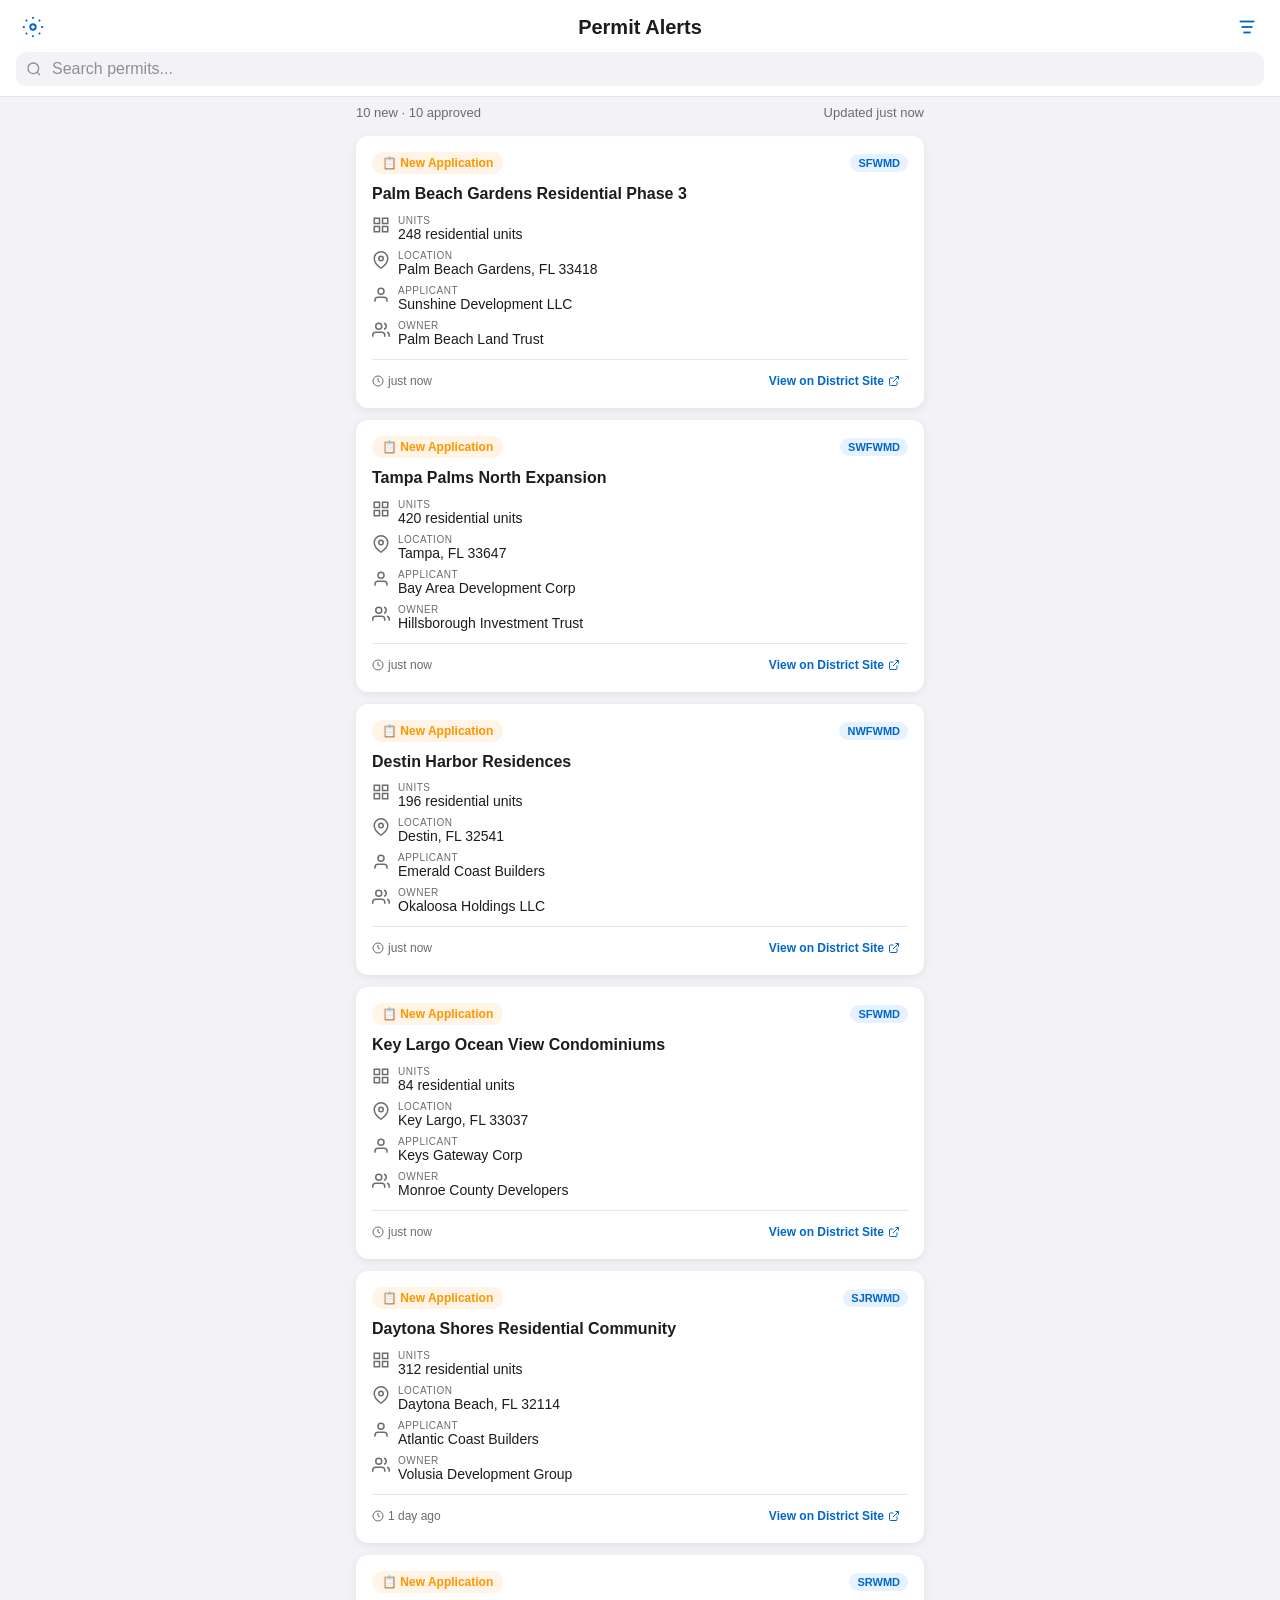
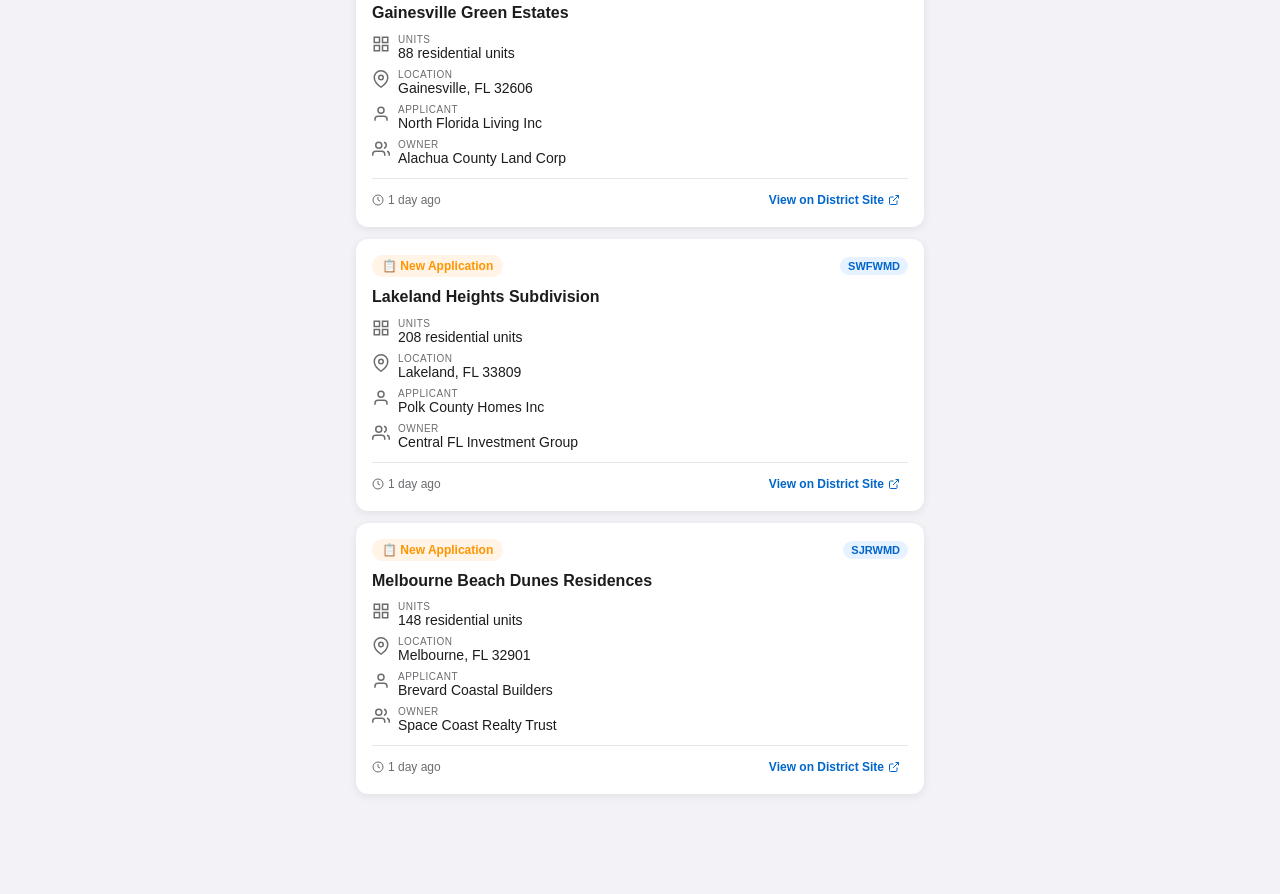
==== webapp/index.html @ 2a30c7e7 "Add Progressive Web App version for cross-platform access Complete PWA rebuild of the FL Water Permi" ====
<!DOCTYPE html>
<html lang="en">
<head>
    <meta charset="UTF-8">
    <meta name="viewport" content="width=device-width, initial-scale=1.0, viewport-fit=cover">
    <meta name="apple-mobile-web-app-capable" content="yes">
    <meta name="apple-mobile-web-app-status-bar-style" content="black-translucent">
    <meta name="apple-mobile-web-app-title" content="FL Permits">
    <meta name="theme-color" content="#0066cc">
    <meta name="description" content="Track Florida residential water management district permits">

    <title>FL Water Permit Tracker</title>

    <link rel="manifest" href="manifest.json">
    <link rel="apple-touch-icon" href="icons/icon-192.png">
    <link rel="stylesheet" href="css/styles.css">
</head>
<body>
    <!-- App Shell -->
    <div id="app">
        <!-- Header -->
        <header class="app-header">
            <div class="header-content">
                <div class="header-left">
                    <button id="settings-btn" class="icon-btn" aria-label="Settings">
                        <svg width="22" height="22" viewBox="0 0 24 24" fill="none" stroke="currentColor" stroke-width="2">
                            <circle cx="12" cy="12" r="3"/><path d="M12 1v2M12 21v2M4.22 4.22l1.42 1.42M18.36 18.36l1.42 1.42M1 12h2M21 12h2M4.22 19.78l1.42-1.42M18.36 5.64l1.42-1.42"/>
                        </svg>
                    </button>
                </div>
                <h1 class="header-title">Permit Alerts</h1>
                <div class="header-right">
                    <button id="filter-btn" class="icon-btn" aria-label="Filter">
                        <svg width="22" height="22" viewBox="0 0 24 24" fill="none" stroke="currentColor" stroke-width="2">
                            <line x1="4" y1="6" x2="20" y2="6"/><line x1="6" y1="12" x2="18" y2="12"/><line x1="8" y1="18" x2="16" y2="18"/>
                        </svg>
                        <span id="filter-badge" class="filter-badge hidden">0</span>
                    </button>
                </div>
            </div>
            <!-- Search Bar -->
            <div class="search-container">
                <svg class="search-icon" width="16" height="16" viewBox="0 0 24 24" fill="none" stroke="currentColor" stroke-width="2">
                    <circle cx="11" cy="11" r="8"/><line x1="21" y1="21" x2="16.65" y2="16.65"/>
                </svg>
                <input type="search" id="search-input" class="search-input" placeholder="Search permits...">
            </div>
        </header>

        <!-- Summary Bar -->
        <div id="summary-bar" class="summary-bar">
            <span id="summary-text" class="summary-text"></span>
            <span id="update-time" class="update-time"></span>
        </div>

        <!-- Active Filters Bar -->
        <div id="active-filters" class="active-filters hidden">
            <span class="filter-info">
                <svg width="14" height="14" viewBox="0 0 24 24" fill="none" stroke="currentColor" stroke-width="2">
                    <line x1="4" y1="6" x2="20" y2="6"/><line x1="6" y1="12" x2="18" y2="12"/><line x1="8" y1="18" x2="16" y2="18"/>
                </svg>
                <span id="filter-count-text"></span>
            </span>
            <button id="clear-filters-btn" class="clear-filters-btn">Clear</button>
        </div>

        <!-- Main Permit Feed -->
        <main id="permit-feed" class="permit-feed">
            <!-- Cards injected here -->
        </main>

        <!-- Loading Spinner -->
        <div id="loading-spinner" class="loading-spinner">
            <div class="spinner"></div>
            <p>Loading permits...</p>
        </div>

        <!-- Load More Spinner -->
        <div id="load-more" class="load-more hidden">
            <div class="spinner small"></div>
        </div>

        <!-- End of List -->
        <div id="end-of-list" class="end-of-list hidden">
            All permits loaded
        </div>

        <!-- Empty State -->
        <div id="empty-state" class="empty-state hidden">
            <svg width="48" height="48" viewBox="0 0 24 24" fill="none" stroke="#999" stroke-width="1.5">
                <circle cx="11" cy="11" r="8"/><line x1="21" y1="21" x2="16.65" y2="16.65"/>
            </svg>
            <h3>No permits match your filters</h3>
            <p>Try adjusting your filter criteria or search terms.</p>
            <button id="reset-filters-btn" class="btn-secondary">Reset Filters</button>
        </div>
    </div>

    <!-- Detail Modal -->
    <div id="detail-modal" class="modal hidden">
        <div class="modal-content">
            <div class="modal-header">
                <button id="detail-back-btn" class="icon-btn" aria-label="Back">
                    <svg width="22" height="22" viewBox="0 0 24 24" fill="none" stroke="currentColor" stroke-width="2">
                        <polyline points="15 18 9 12 15 6"/>
                    </svg>
                </button>
                <h2 class="modal-title">Permit Details</h2>
                <div style="width:36px"></div>
            </div>
            <div id="detail-body" class="modal-body">
                <!-- Injected by JS -->
            </div>
        </div>
    </div>

    <!-- Filter Modal -->
    <div id="filter-modal" class="modal hidden">
        <div class="modal-content">
            <div class="modal-header">
                <div style="width:50px"></div>
                <h2 class="modal-title">Filters</h2>
                <button id="filter-done-btn" class="text-btn">Done</button>
            </div>
            <div class="modal-body" id="filter-body">
                <!-- Districts -->
                <div class="filter-section">
                    <h3 class="filter-section-title">Water Management Districts</h3>
                    <div id="district-filters"></div>
                </div>
                <!-- Statuses -->
                <div class="filter-section">
                    <h3 class="filter-section-title">Permit Status</h3>
                    <div id="status-filters"></div>
                </div>
                <!-- Sort -->
                <div class="filter-section">
                    <h3 class="filter-section-title">Sort Order</h3>
                    <div id="sort-options"></div>
                </div>
                <!-- Reset -->
                <div class="filter-section">
                    <button id="reset-all-btn" class="btn-destructive">Reset All Filters</button>
                </div>
            </div>
        </div>
    </div>

    <!-- Settings Modal -->
    <div id="settings-modal" class="modal hidden">
        <div class="modal-content">
            <div class="modal-header">
                <div style="width:50px"></div>
                <h2 class="modal-title">Settings</h2>
                <button id="settings-done-btn" class="text-btn">Done</button>
            </div>
            <div class="modal-body">
                <div class="filter-section">
                    <h3 class="filter-section-title">Notifications</h3>
                    <div class="toggle-row">
                        <span>Daily Update Alerts</span>
                        <label class="toggle">
                            <input type="checkbox" id="notif-toggle" checked>
                            <span class="toggle-slider"></span>
                        </label>
                    </div>
                    <p class="setting-hint" id="notif-hint">Updates daily at 4:00 PM EST</p>
                </div>
                <div class="filter-section">
                    <h3 class="filter-section-title">Water Management Districts</h3>
                    <div id="district-links"></div>
                </div>
                <div class="filter-section">
                    <h3 class="filter-section-title">About</h3>
                    <div class="info-row"><span>Version</span><span class="secondary">1.0.0</span></div>
                    <div class="info-row"><span>Data Source</span><span class="secondary">FL Water Mgmt Districts</span></div>
                </div>
            </div>
        </div>
    </div>

    <script src="js/data.js"></script>
    <script src="js/app.js"></script>
</body>
</html>
---- webapp/css/styles.css ----
/* ========================================
   FL Water Permit Tracker - PWA Styles
   ======================================== */

:root {
    --primary: #0066cc;
    --primary-light: #e6f0ff;
    --green: #34c759;
    --green-light: #e8f9ee;
    --orange: #ff9500;
    --orange-light: #fff4e6;
    --red: #ff3b30;
    --red-light: #ffe8e6;
    --blue: #007aff;
    --blue-light: #e6f2ff;
    --gray: #8e8e93;
    --gray-light: #f2f2f7;
    --gray-medium: #c7c7cc;
    --text-primary: #1c1c1e;
    --text-secondary: #6c6c70;
    --bg: #f2f2f7;
    --card-bg: #ffffff;
    --header-bg: #ffffff;
    --divider: #e5e5ea;
    --shadow: rgba(0,0,0,0.08);
    --radius: 12px;
    --safe-top: env(safe-area-inset-top, 0px);
    --safe-bottom: env(safe-area-inset-bottom, 0px);
}

@media (prefers-color-scheme: dark) {
    :root {
        --text-primary: #f5f5f7;
        --text-secondary: #98989d;
        --bg: #000000;
        --card-bg: #1c1c1e;
        --header-bg: #1c1c1e;
        --divider: #38383a;
        --shadow: rgba(0,0,0,0.3);
        --gray-light: #2c2c2e;
        --primary-light: #1a3352;
        --green-light: #1a3326;
        --orange-light: #332a1a;
        --red-light: #331a1a;
        --blue-light: #1a2a3d;
    }
}

* {
    margin: 0;
    padding: 0;
    box-sizing: border-box;
    -webkit-tap-highlight-color: transparent;
}

body {
    font-family: -apple-system, BlinkMacSystemFont, 'SF Pro Text', 'Helvetica Neue', sans-serif;
    background: var(--bg);
    color: var(--text-primary);
    -webkit-font-smoothing: antialiased;
    overflow-x: hidden;
}

/* ---- Header ---- */

.app-header {
    position: sticky;
    top: 0;
    z-index: 100;
    background: var(--header-bg);
    padding-top: var(--safe-top);
    border-bottom: 1px solid var(--divider);
}

.header-content {
    display: flex;
    align-items: center;
    justify-content: space-between;
    padding: 10px 16px 8px;
}

.header-title {
    font-size: 20px;
    font-weight: 700;
}

.header-left, .header-right {
    width: 40px;
    display: flex;
    align-items: center;
}

.header-right {
    justify-content: flex-end;
}

.icon-btn {
    background: none;
    border: none;
    color: var(--primary);
    cursor: pointer;
    padding: 6px;
    border-radius: 8px;
    position: relative;
    display: flex;
    align-items: center;
    justify-content: center;
}

.icon-btn:active {
    background: var(--gray-light);
}

.text-btn {
    background: none;
    border: none;
    color: var(--primary);
    font-size: 16px;
    font-weight: 600;
    cursor: pointer;
    padding: 6px 12px;
}

.filter-badge {
    position: absolute;
    top: 2px;
    right: 2px;
    width: 8px;
    height: 8px;
    background: var(--red);
    border-radius: 50%;
}

/* ---- Search ---- */

.search-container {
    position: relative;
    padding: 0 16px 10px;
}

.search-icon {
    position: absolute;
    left: 26px;
    top: 50%;
    transform: translateY(calc(-50% - 5px));
    color: var(--gray);
}

.search-input {
    width: 100%;
    padding: 8px 12px 8px 36px;
    border: none;
    border-radius: 10px;
    background: var(--gray-light);
    font-size: 16px;
    color: var(--text-primary);
    outline: none;
    -webkit-appearance: none;
}

.search-input::placeholder {
    color: var(--gray);
}

/* ---- Summary Bar ---- */

.summary-bar {
    display: flex;
    justify-content: space-between;
    align-items: center;
    padding: 8px 16px;
    font-size: 13px;
    color: var(--text-secondary);
}

.active-filters {
    display: flex;
    align-items: center;
    justify-content: space-between;
    padding: 6px 16px;
    background: var(--blue-light);
    font-size: 13px;
    color: var(--primary);
}

.filter-info {
    display: flex;
    align-items: center;
    gap: 6px;
}

.clear-filters-btn {
    background: none;
    border: none;
    color: var(--primary);
    font-size: 13px;
    font-weight: 600;
    cursor: pointer;
}

/* ---- Permit Feed ---- */

.permit-feed {
    padding: 8px 16px 100px;
    display: flex;
    flex-direction: column;
    gap: 12px;
}

/* ---- Permit Card ---- */

.permit-card {
    background: var(--card-bg);
    border-radius: var(--radius);
    padding: 16px;
    box-shadow: 0 2px 8px var(--shadow);
    cursor: pointer;
    transition: transform 0.15s ease;
}

.permit-card:active {
    transform: scale(0.98);
}

.card-header {
    display: flex;
    justify-content: space-between;
    align-items: center;
    margin-bottom: 10px;
}

.status-badge {
    display: inline-flex;
    align-items: center;
    gap: 4px;
    padding: 4px 10px;
    border-radius: 20px;
    font-size: 12px;
    font-weight: 600;
}

.status-badge.new-application {
    background: var(--orange-light);
    color: var(--orange);
}

.status-badge.approved {
    background: var(--green-light);
    color: var(--green);
}

.status-badge.under-review {
    background: var(--blue-light);
    color: var(--blue);
}

.status-badge.denied {
    background: var(--red-light);
    color: var(--red);
}

.status-badge.expired {
    background: var(--gray-light);
    color: var(--gray);
}

.district-tag {
    font-size: 11px;
    font-weight: 700;
    padding: 3px 8px;
    border-radius: 20px;
    background: var(--blue-light);
    color: var(--primary);
}

.card-project {
    font-size: 16px;
    font-weight: 600;
    margin-bottom: 10px;
    line-height: 1.3;
}

.card-info {
    display: flex;
    flex-direction: column;
    gap: 8px;
    margin-bottom: 12px;
}

.info-item {
    display: flex;
    align-items: flex-start;
    gap: 8px;
}

.info-item .info-icon {
    width: 18px;
    height: 18px;
    flex-shrink: 0;
    color: var(--text-secondary);
    margin-top: 1px;
}

.info-item .info-content {
    flex: 1;
}

.info-label {
    font-size: 10px;
    text-transform: uppercase;
    color: var(--text-secondary);
    letter-spacing: 0.5px;
}

.info-value {
    font-size: 14px;
    color: var(--text-primary);
}

.card-divider {
    border: none;
    border-top: 1px solid var(--divider);
    margin: 0 0 10px;
}

.card-footer {
    display: flex;
    justify-content: space-between;
    align-items: center;
}

.card-date {
    font-size: 12px;
    color: var(--text-secondary);
    display: flex;
    align-items: center;
    gap: 4px;
}

.district-link {
    font-size: 12px;
    font-weight: 600;
    color: var(--primary);
    text-decoration: none;
    display: flex;
    align-items: center;
    gap: 4px;
    padding: 4px 8px;
    border-radius: 6px;
    background: none;
    border: none;
    cursor: pointer;
}

.district-link:active {
    background: var(--primary-light);
}

/* ---- Loading / Empty States ---- */

.loading-spinner {
    display: flex;
    flex-direction: column;
    align-items: center;
    justify-content: center;
    padding: 60px 20px;
    color: var(--text-secondary);
    font-size: 14px;
    gap: 16px;
}

.spinner {
    width: 32px;
    height: 32px;
    border: 3px solid var(--gray-light);
    border-top-color: var(--primary);
    border-radius: 50%;
    animation: spin 0.8s linear infinite;
}

.spinner.small {
    width: 24px;
    height: 24px;
    border-width: 2px;
}

@keyframes spin {
    to { transform: rotate(360deg); }
}

.load-more {
    display: flex;
    justify-content: center;
    padding: 20px;
}

.end-of-list {
    text-align: center;
    padding: 20px;
    font-size: 13px;
    color: var(--text-secondary);
}

.empty-state {
    display: flex;
    flex-direction: column;
    align-items: center;
    text-align: center;
    padding: 60px 20px;
    gap: 12px;
    color: var(--text-secondary);
}

.empty-state h3 {
    color: var(--text-primary);
    font-size: 18px;
}

.empty-state p {
    font-size: 14px;
}

/* ---- Buttons ---- */

.btn-secondary {
    padding: 10px 20px;
    border: 1.5px solid var(--primary);
    border-radius: 10px;
    background: none;
    color: var(--primary);
    font-size: 15px;
    font-weight: 600;
    cursor: pointer;
    margin-top: 8px;
}

.btn-primary {
    display: flex;
    align-items: center;
    justify-content: center;
    gap: 8px;
    width: 100%;
    padding: 14px;
    border: none;
    border-radius: var(--radius);
    background: var(--primary);
    color: white;
    font-size: 16px;
    font-weight: 600;
    cursor: pointer;
}

.btn-primary:active {
    opacity: 0.85;
}

.btn-destructive {
    width: 100%;
    padding: 12px;
    border: none;
    border-radius: 10px;
    background: none;
    color: var(--red);
    font-size: 16px;
    font-weight: 500;
    cursor: pointer;
    text-align: center;
}

/* ---- Modals ---- */

.modal {
    position: fixed;
    inset: 0;
    z-index: 200;
    background: var(--bg);
    transform: translateX(100%);
    transition: transform 0.3s cubic-bezier(0.25, 0.46, 0.45, 0.94);
    overflow: hidden;
}

.modal.visible {
    transform: translateX(0);
}

.modal-content {
    height: 100%;
    display: flex;
    flex-direction: column;
}

.modal-header {
    display: flex;
    align-items: center;
    justify-content: space-between;
    padding: 10px 16px;
    padding-top: calc(10px + var(--safe-top));
    background: var(--header-bg);
    border-bottom: 1px solid var(--divider);
    min-height: 50px;
}

.modal-title {
    font-size: 18px;
    font-weight: 600;
}

.modal-body {
    flex: 1;
    overflow-y: auto;
    -webkit-overflow-scrolling: touch;
    padding-bottom: calc(20px + var(--safe-bottom));
}

/* ---- Detail View ---- */

.detail-header-card {
    background: var(--gray-light);
    border-radius: var(--radius);
    padding: 16px;
    margin: 16px;
}

.detail-project-name {
    font-size: 20px;
    font-weight: 700;
    margin: 8px 0 4px;
}

.detail-app-number {
    font-size: 14px;
    color: var(--text-secondary);
}

.detail-district-name {
    font-size: 12px;
    color: var(--text-secondary);
    text-align: right;
}

.detail-section {
    background: var(--gray-light);
    border-radius: var(--radius);
    padding: 16px;
    margin: 0 16px 12px;
}

.detail-section-title {
    font-size: 15px;
    font-weight: 600;
    margin-bottom: 12px;
}

.detail-row {
    margin-bottom: 10px;
}

.detail-row:last-child {
    margin-bottom: 0;
}

.detail-row .info-label {
    font-size: 11px;
    text-transform: uppercase;
    color: var(--text-secondary);
    letter-spacing: 0.5px;
    margin-bottom: 2px;
}

.detail-row .info-value {
    font-size: 15px;
}

.detail-link-btn {
    margin: 16px;
}

/* ---- Filter View ---- */

.filter-section {
    padding: 16px;
    border-bottom: 1px solid var(--divider);
}

.filter-section-title {
    font-size: 13px;
    font-weight: 600;
    text-transform: uppercase;
    color: var(--text-secondary);
    letter-spacing: 0.5px;
    margin-bottom: 12px;
}

.toggle-row {
    display: flex;
    justify-content: space-between;
    align-items: center;
    padding: 8px 0;
    font-size: 16px;
}

.toggle {
    position: relative;
    display: inline-block;
    width: 51px;
    height: 31px;
    flex-shrink: 0;
}

.toggle input {
    opacity: 0;
    width: 0;
    height: 0;
}

.toggle-slider {
    position: absolute;
    inset: 0;
    background: var(--gray-medium);
    border-radius: 31px;
    transition: 0.3s;
    cursor: pointer;
}

.toggle-slider::before {
    content: '';
    position: absolute;
    width: 27px;
    height: 27px;
    left: 2px;
    bottom: 2px;
    background: white;
    border-radius: 50%;
    transition: 0.3s;
    box-shadow: 0 1px 3px rgba(0,0,0,0.2);
}

.toggle input:checked + .toggle-slider {
    background: var(--green);
}

.toggle input:checked + .toggle-slider::before {
    transform: translateX(20px);
}

.filter-toggle-row {
    display: flex;
    justify-content: space-between;
    align-items: center;
    padding: 10px 0;
    border-bottom: 1px solid var(--divider);
}

.filter-toggle-row:last-child {
    border-bottom: none;
}

.filter-toggle-label {
    display: flex;
    flex-direction: column;
    gap: 2px;
}

.filter-toggle-name {
    font-size: 16px;
}

.filter-toggle-desc {
    font-size: 12px;
    color: var(--text-secondary);
}

.sort-option {
    display: flex;
    align-items: center;
    justify-content: space-between;
    padding: 12px 0;
    border-bottom: 1px solid var(--divider);
    cursor: pointer;
    font-size: 16px;
}

.sort-option:last-child {
    border-bottom: none;
}

.sort-check {
    color: var(--primary);
    font-weight: 700;
    font-size: 18px;
}

/* ---- Settings ---- */

.setting-hint {
    font-size: 13px;
    color: var(--text-secondary);
    margin-top: 4px;
}

.info-row {
    display: flex;
    justify-content: space-between;
    padding: 10px 0;
    font-size: 16px;
    border-bottom: 1px solid var(--divider);
}

.info-row:last-child {
    border-bottom: none;
}

.secondary {
    color: var(--text-secondary);
    font-size: 14px;
}

.district-link-item {
    display: flex;
    justify-content: space-between;
    align-items: center;
    padding: 12px 0;
    border-bottom: 1px solid var(--divider);
    cursor: pointer;
    text-decoration: none;
    color: var(--text-primary);
}

.district-link-item:last-child {
    border-bottom: none;
}

.district-link-item .district-info {
    display: flex;
    flex-direction: column;
    gap: 2px;
}

.district-link-item .district-name {
    font-size: 16px;
    font-weight: 500;
}

.district-link-item .district-full {
    font-size: 12px;
    color: var(--text-secondary);
}

.district-link-item svg {
    color: var(--gray);
    flex-shrink: 0;
}

/* ---- Pull to Refresh ---- */

.pull-indicator {
    text-align: center;
    padding: 10px;
    color: var(--text-secondary);
    font-size: 13px;
    transition: opacity 0.3s;
}

/* ---- Utility ---- */

.hidden {
    display: none !important;
}

/* ---- Responsive ---- */

@media (min-width: 600px) {
    .permit-feed {
        max-width: 600px;
        margin: 0 auto;
    }
    .summary-bar, .active-filters {
        max-width: 600px;
        margin-left: auto;
        margin-right: auto;
    }
}
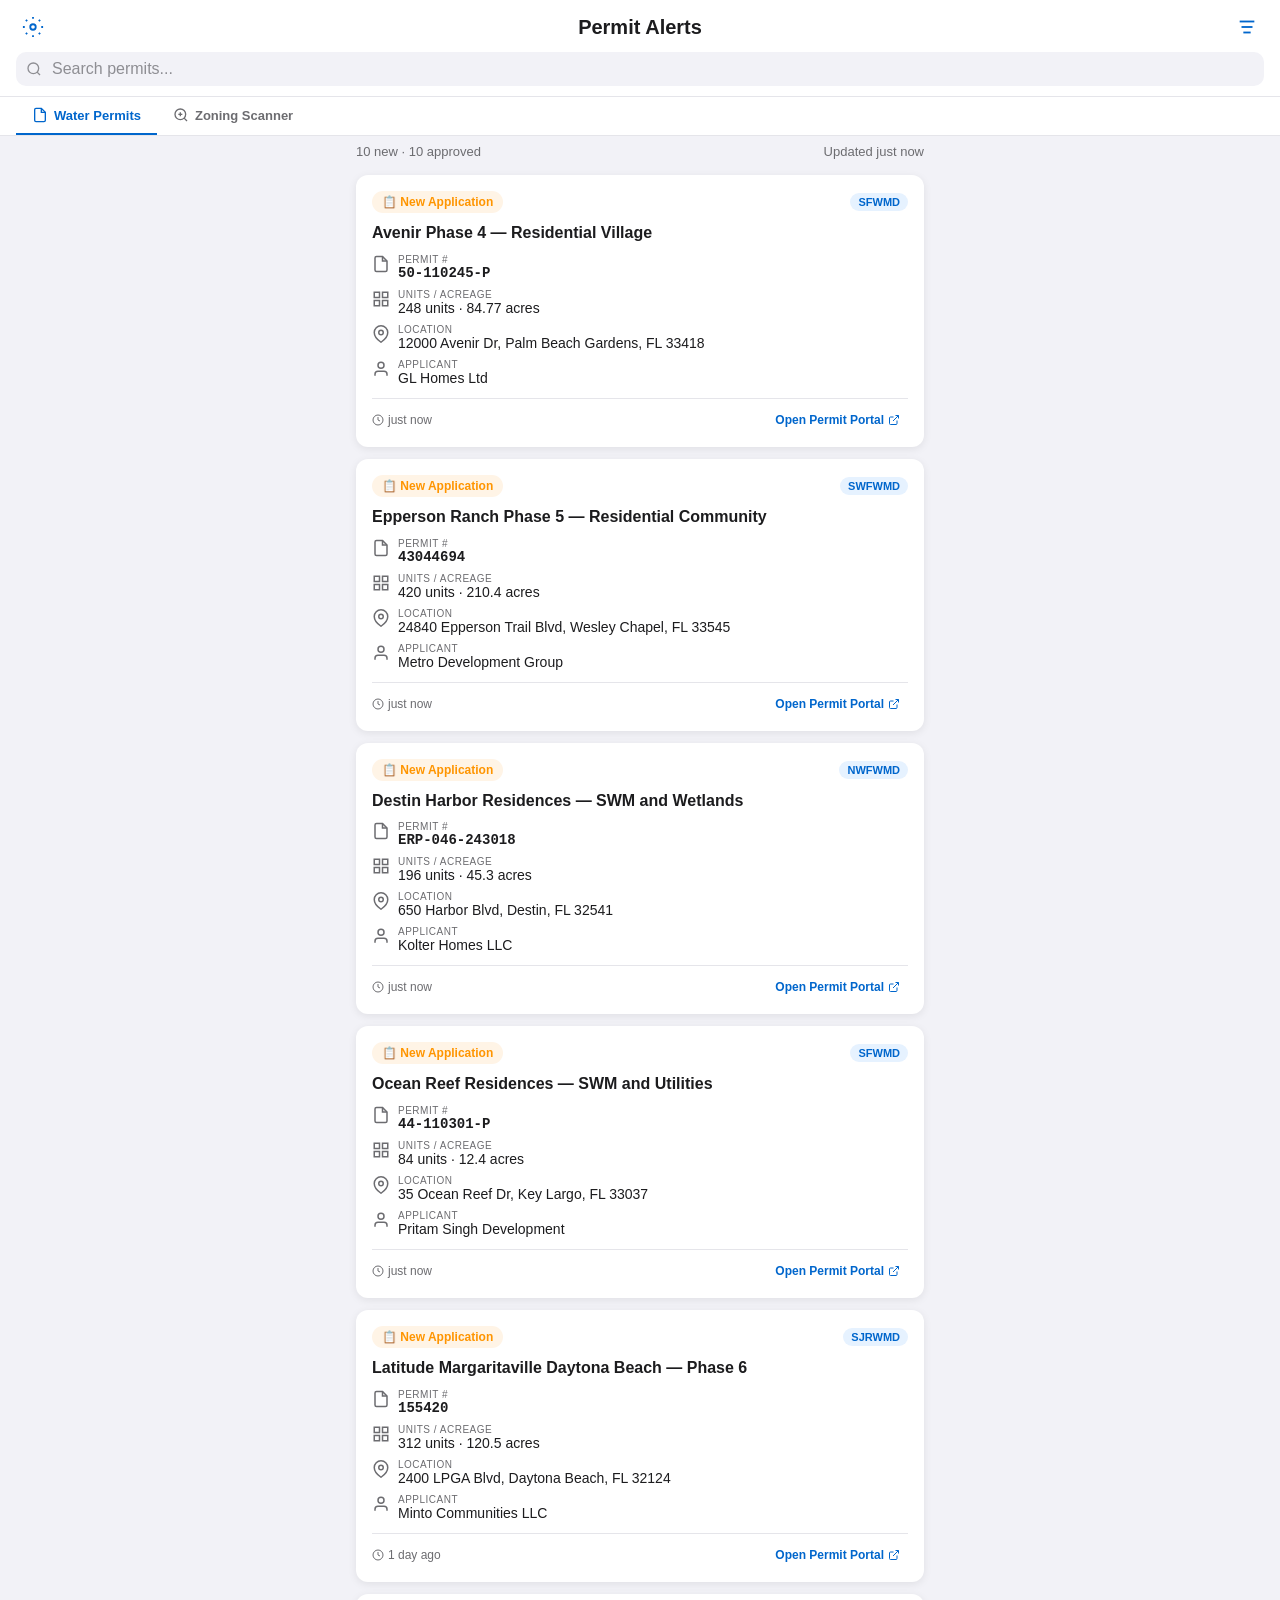
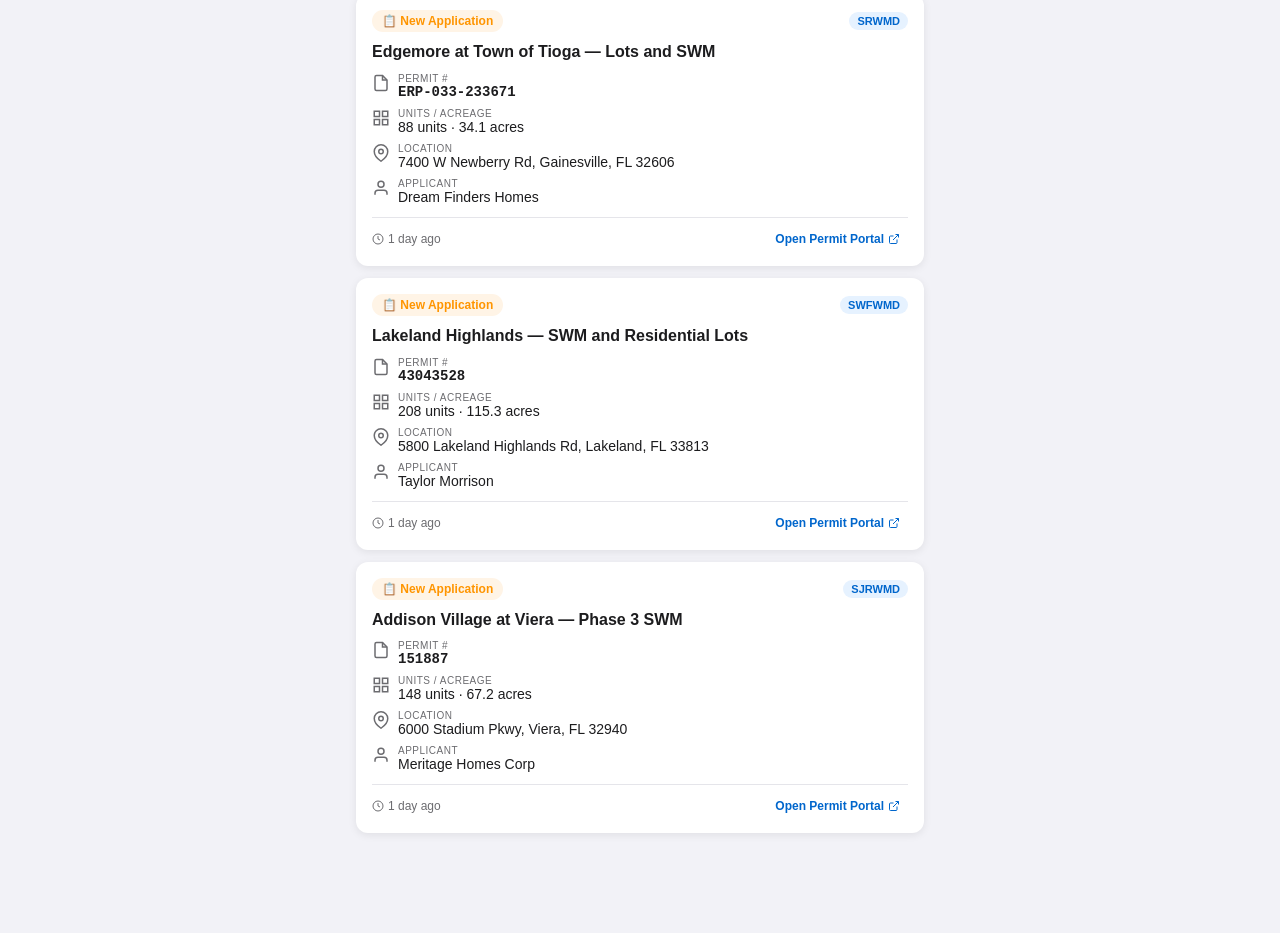
==== commit 3669f9bf: "Add municipal PDF scanner for Florida planning & zoning approvals - Python backend (municipal-scanne" ====
--- a/webapp/index.html
+++ b/webapp/index.html
@@ -47,6 +47,23 @@
             </div>
         </header>
 
+        <!-- Nav Bar -->
+        <nav class="nav-bar">
+            <a href="index.html" class="nav-link active">
+                <svg width="16" height="16" viewBox="0 0 24 24" fill="none" stroke="currentColor" stroke-width="2">
+                    <path d="M14 2H6a2 2 0 0 0-2 2v16a2 2 0 0 0 2 2h12a2 2 0 0 0 2-2V8z"/><polyline points="14 2 14 8 20 8"/>
+                </svg>
+                Water Permits
+            </a>
+            <a href="scanner.html" class="nav-link">
+                <svg width="16" height="16" viewBox="0 0 24 24" fill="none" stroke="currentColor" stroke-width="2">
+                    <circle cx="11" cy="11" r="8"/><line x1="21" y1="21" x2="16.65" y2="16.65"/>
+                    <line x1="11" y1="8" x2="11" y2="14"/><line x1="8" y1="11" x2="14" y2="11"/>
+                </svg>
+                Zoning Scanner
+            </a>
+        </nav>
+
         <!-- Summary Bar -->
         <div id="summary-bar" class="summary-bar">
             <span id="summary-text" class="summary-text"></span>
--- a/webapp/css/styles.css
+++ b/webapp/css/styles.css
@@ -131,6 +131,42 @@
     border-radius: 50%;
 }
 
+/* ---- Nav Bar ---- */
+
+.nav-bar {
+    display: flex;
+    background: var(--header-bg);
+    border-bottom: 1px solid var(--divider);
+    padding: 0 16px;
+    gap: 0;
+}
+
+.nav-link {
+    display: flex;
+    align-items: center;
+    gap: 6px;
+    padding: 10px 16px;
+    font-size: 13px;
+    font-weight: 600;
+    color: var(--text-secondary);
+    text-decoration: none;
+    border-bottom: 2px solid transparent;
+    transition: color 0.2s, border-color 0.2s;
+}
+
+.nav-link:hover {
+    color: var(--primary);
+}
+
+.nav-link.active {
+    color: var(--primary);
+    border-bottom-color: var(--primary);
+}
+
+.nav-link svg {
+    flex-shrink: 0;
+}
+
 /* ---- Search ---- */
 
 .search-container {
